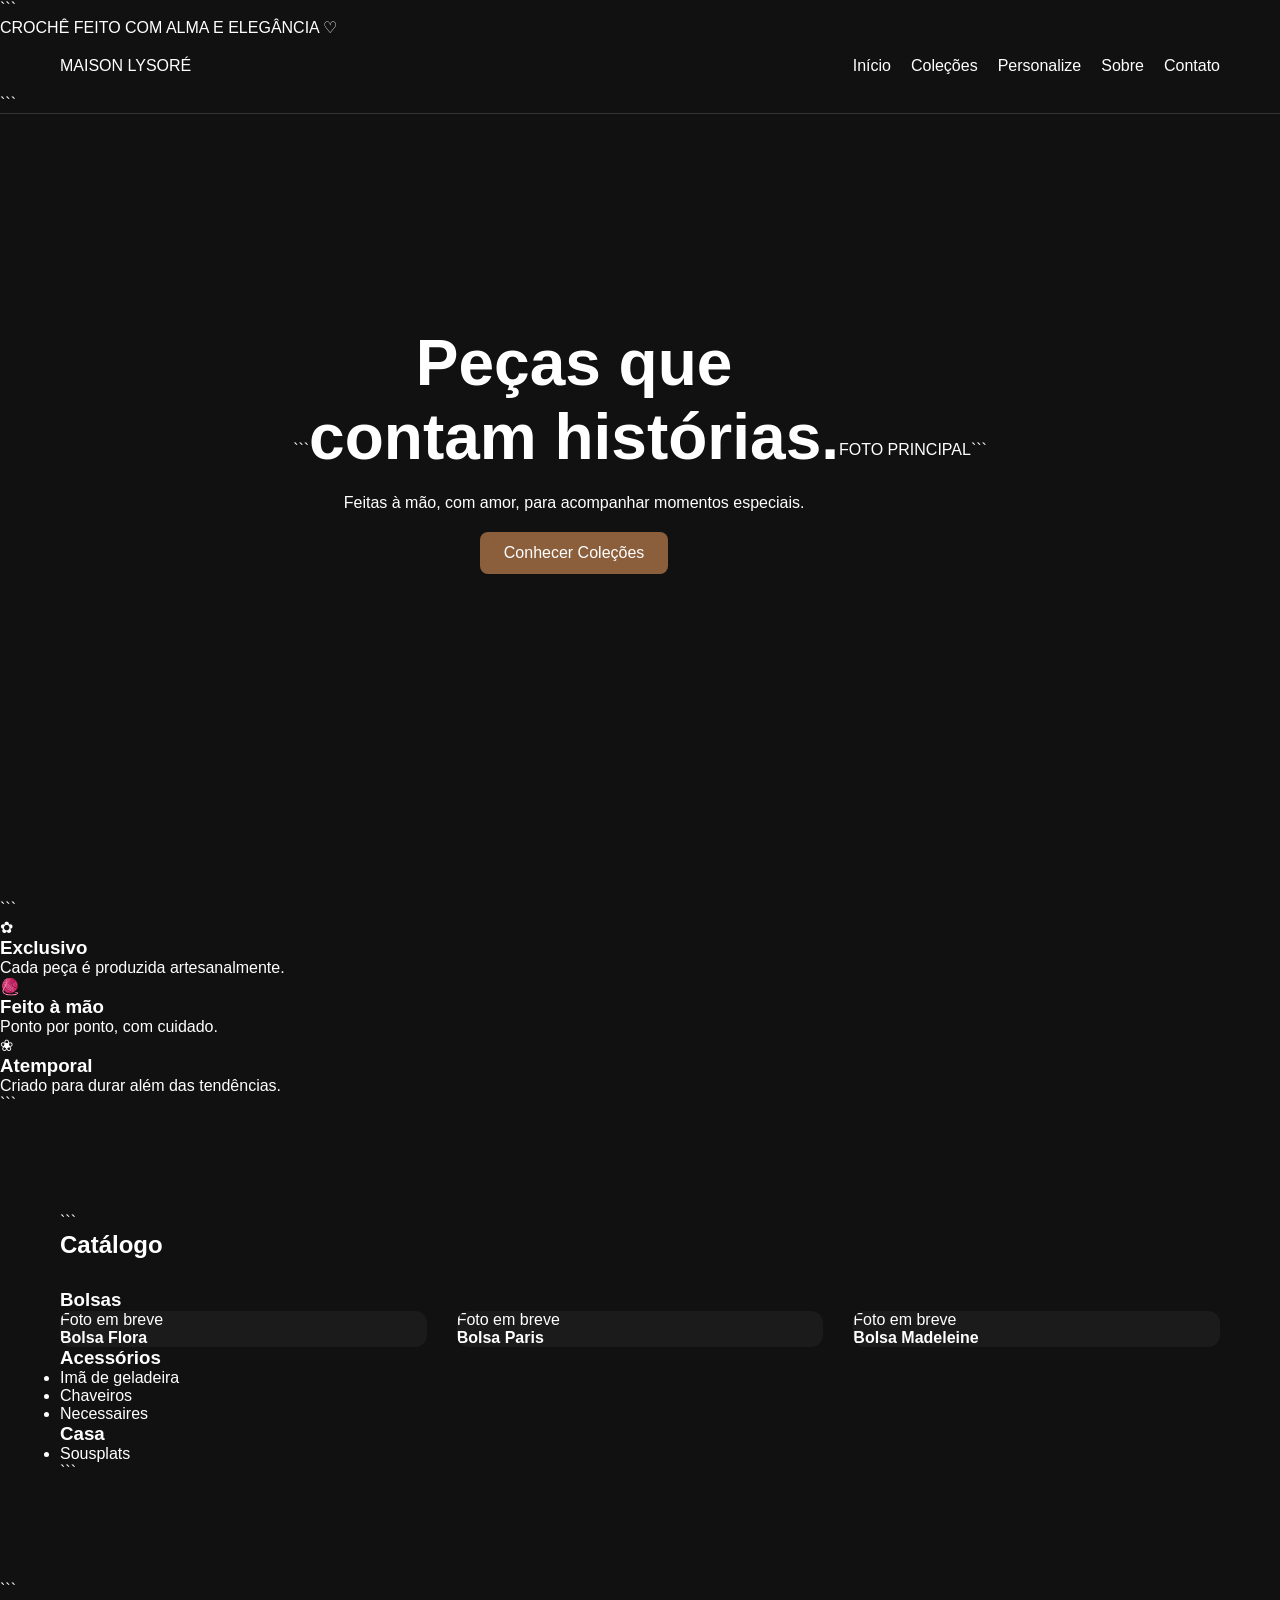
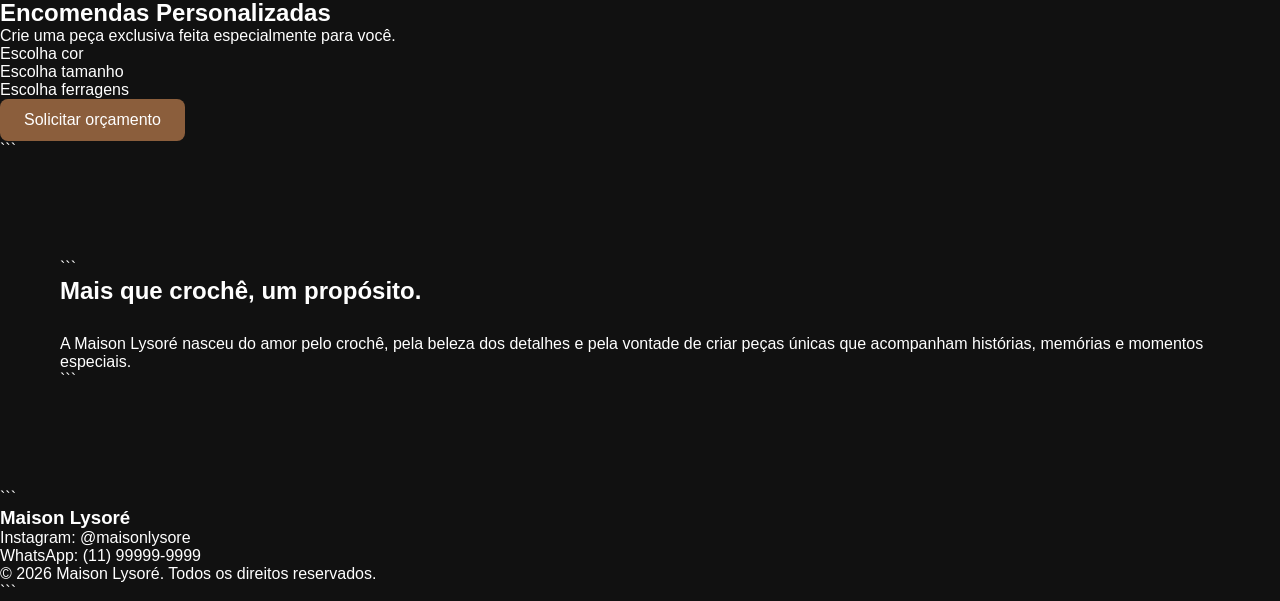
==== index.html @ dc7eb51c "Novo layout Maison Lysoré" ====
<!DOCTYPE html>

<html lang="pt-BR">
<head>
<meta charset="UTF-8">
<meta name="viewport" content="width=device-width, initial-scale=1.0">

<title>Maison Lysoré</title>

<link rel="preconnect" href="https://fonts.googleapis.com">
<link rel="preconnect" href="https://fonts.gstatic.com" crossorigin>

<link href="https://fonts.googleapis.com/css2?family=Cormorant+Garamond:wght@400;500;600;700&family=Montserrat:wght@300;400;500&display=swap" rel="stylesheet">

<link rel="stylesheet" href="css/style.css">
</head>

<body>

<header>

```
<div class="topbar">
    CROCHÊ FEITO COM ALMA E ELEGÂNCIA ♡
</div>

<nav>

    <div class="logo">
        MAISON LYSORÉ
    </div>

    <ul>
        <li><a href="#inicio">Início</a></li>
        <li><a href="#catalogo">Coleções</a></li>
        <li><a href="#encomendas">Personalize</a></li>
        <li><a href="#sobre">Sobre</a></li>
        <li><a href="#contato">Contato</a></li>
    </ul>

</nav>
```

</header>

<section id="inicio" class="hero">

```
<div class="hero-text">

    <h1>
        Peças que<br>
        contam histórias.
    </h1>

    <p>
        Feitas à mão, com amor,
        para acompanhar momentos especiais.
    </p>

    <a href="#catalogo" class="btn">
        Conhecer Coleções
    </a>

</div>

<div class="hero-image">

    <div class="hero-placeholder">
        FOTO PRINCIPAL
    </div>

</div>
```

</section>

<section class="pilares">

```
<div class="pilar">

    <div class="icone">✿</div>

    <h3>Exclusivo</h3>

    <p>
        Cada peça é produzida artesanalmente.
    </p>

</div>

<div class="pilar">

    <div class="icone">🧶</div>

    <h3>Feito à mão</h3>

    <p>
        Ponto por ponto, com cuidado.
    </p>

</div>

<div class="pilar">

    <div class="icone">❀</div>

    <h3>Atemporal</h3>

    <p>
        Criado para durar além das tendências.
    </p>

</div>
```

</section>

<section id="catalogo" class="section">

```
<h2>Catálogo</h2>

<div class="categoria">

    <h3>Bolsas</h3>

    <div class="cards">

        <div class="card">
            <div class="placeholder">Foto em breve</div>
            <h4>Bolsa Flora</h4>
        </div>

        <div class="card">
            <div class="placeholder">Foto em breve</div>
            <h4>Bolsa Paris</h4>
        </div>

        <div class="card">
            <div class="placeholder">Foto em breve</div>
            <h4>Bolsa Madeleine</h4>
        </div>

    </div>

</div>

<div class="categoria">

    <h3>Acessórios</h3>

    <ul>
        <li>Imã de geladeira</li>
        <li>Chaveiros</li>
        <li>Necessaires</li>
    </ul>

</div>

<div class="categoria">

    <h3>Casa</h3>

    <ul>
        <li>Sousplats</li>
    </ul>

</div>
```

</section>

<section id="encomendas" class="encomendas">

```
<div class="encomendas-box">

    <h2>Encomendas Personalizadas</h2>

    <p>
        Crie uma peça exclusiva feita especialmente para você.
    </p>

    <ul>
        <li>Escolha cor</li>
        <li>Escolha tamanho</li>
        <li>Escolha ferragens</li>
    </ul>

    <a href="#" class="btn">
        Solicitar orçamento
    </a>

</div>
```

</section>

<section id="sobre" class="section">

```
<h2>Mais que crochê, um propósito.</h2>

<p>
    A Maison Lysoré nasceu do amor pelo crochê,
    pela beleza dos detalhes e pela vontade de criar
    peças únicas que acompanham histórias,
    memórias e momentos especiais.
</p>
```

</section>

<footer id="contato">

```
<h3>Maison Lysoré</h3>

<p>Instagram: @maisonlysore</p>

<p>WhatsApp: (11) 99999-9999</p>

<p class="copy">
    © 2026 Maison Lysoré. Todos os direitos reservados.
</p>
```

</footer>

</body>
</html>
---- css/style.css ----
*{
    margin:0;
    padding:0;
    box-sizing:border-box;
}

body{
    
    font-family: Arial, sans-serif;
    background:#111;
    color:white;
}

header{
    position:fixed;
    width:100%;
    top:0;
    background:#111;
    border-bottom:1px solid #333;
}

nav{
    max-width:1200px;
    margin:auto;
    display:flex;
    justify-content:space-between;
    align-items:center;
    padding:20px;
}

nav ul{
    display:flex;
    gap:20px;
    list-style:none;
}

nav a{
    color:white;
    text-decoration:none;
}

.hero{
    height:100vh;
    background:url("../imagens/capa.jpg") center/cover;
    display:flex;
    justify-content:center;
    align-items:center;
    text-align:center;
}

.hero-content{
    background:rgba(0,0,0,.5);
    padding:40px;
    border-radius:12px;
}

.hero h1{
    font-size:4rem;
}

.hero p{
    margin:20px 0;
}

.btn{
    display:inline-block;
    padding:12px 24px;
    background:#8b5e3c;
    color:white;
    text-decoration:none;
    border-radius:8px;
}

.section{
    max-width:1200px;
    margin:auto;
    padding:100px 20px;
}

.section h2{
    margin-bottom:30px;
}

.cards{
    display:grid;
    grid-template-columns:repeat(auto-fit,minmax(280px,1fr));
    gap:30px;
}

.card{
    background:#1b1b1b;
    border-radius:12px;
    overflow:hidden;
}

.card img{
    width:100%;
    height:300px;
    object-fit:cover;
}

.card h3{
    padding:15px;
}

.preco{
    padding:0 15px 15px;
    color:#d7b58d;
}

.card button{
    margin:15px;
    padding:10px;
    width:calc(100% - 30px);
}

/* RESPONSIVO CELULAR */
@media (max-width: 768px){

    nav{
        flex-direction: column;
        gap: 15px;
        padding: 15px;
    }

    nav ul{
        flex-wrap: wrap;
        justify-content: center;
        gap: 12px;
    }

    .hero{
        padding: 20px;
    }

    .hero-content{
        width: 100%;
        max-width: 400px;
        padding: 25px;
    }

    .hero h1{
        font-size: 2.2rem;
    }

    .hero p{
        font-size: 1rem;
    }

    .section{
        padding: 70px 15px;
    }

    .cards{
        grid-template-columns: 1fr;
    }

    .card img{
        height: 250px;
    }

    .btn{
        width: 100%;
        text-align: center;
    }
}
.whatsapp{
    position:fixed;
    bottom:20px;
    right:20px;
    width:60px;
    height:60px;
    border-radius:50%;
    background:#25D366;
    display:flex;
    align-items:center;
    justify-content:center;
    font-size:30px;
    text-decoration:none;
    z-index:999;
}
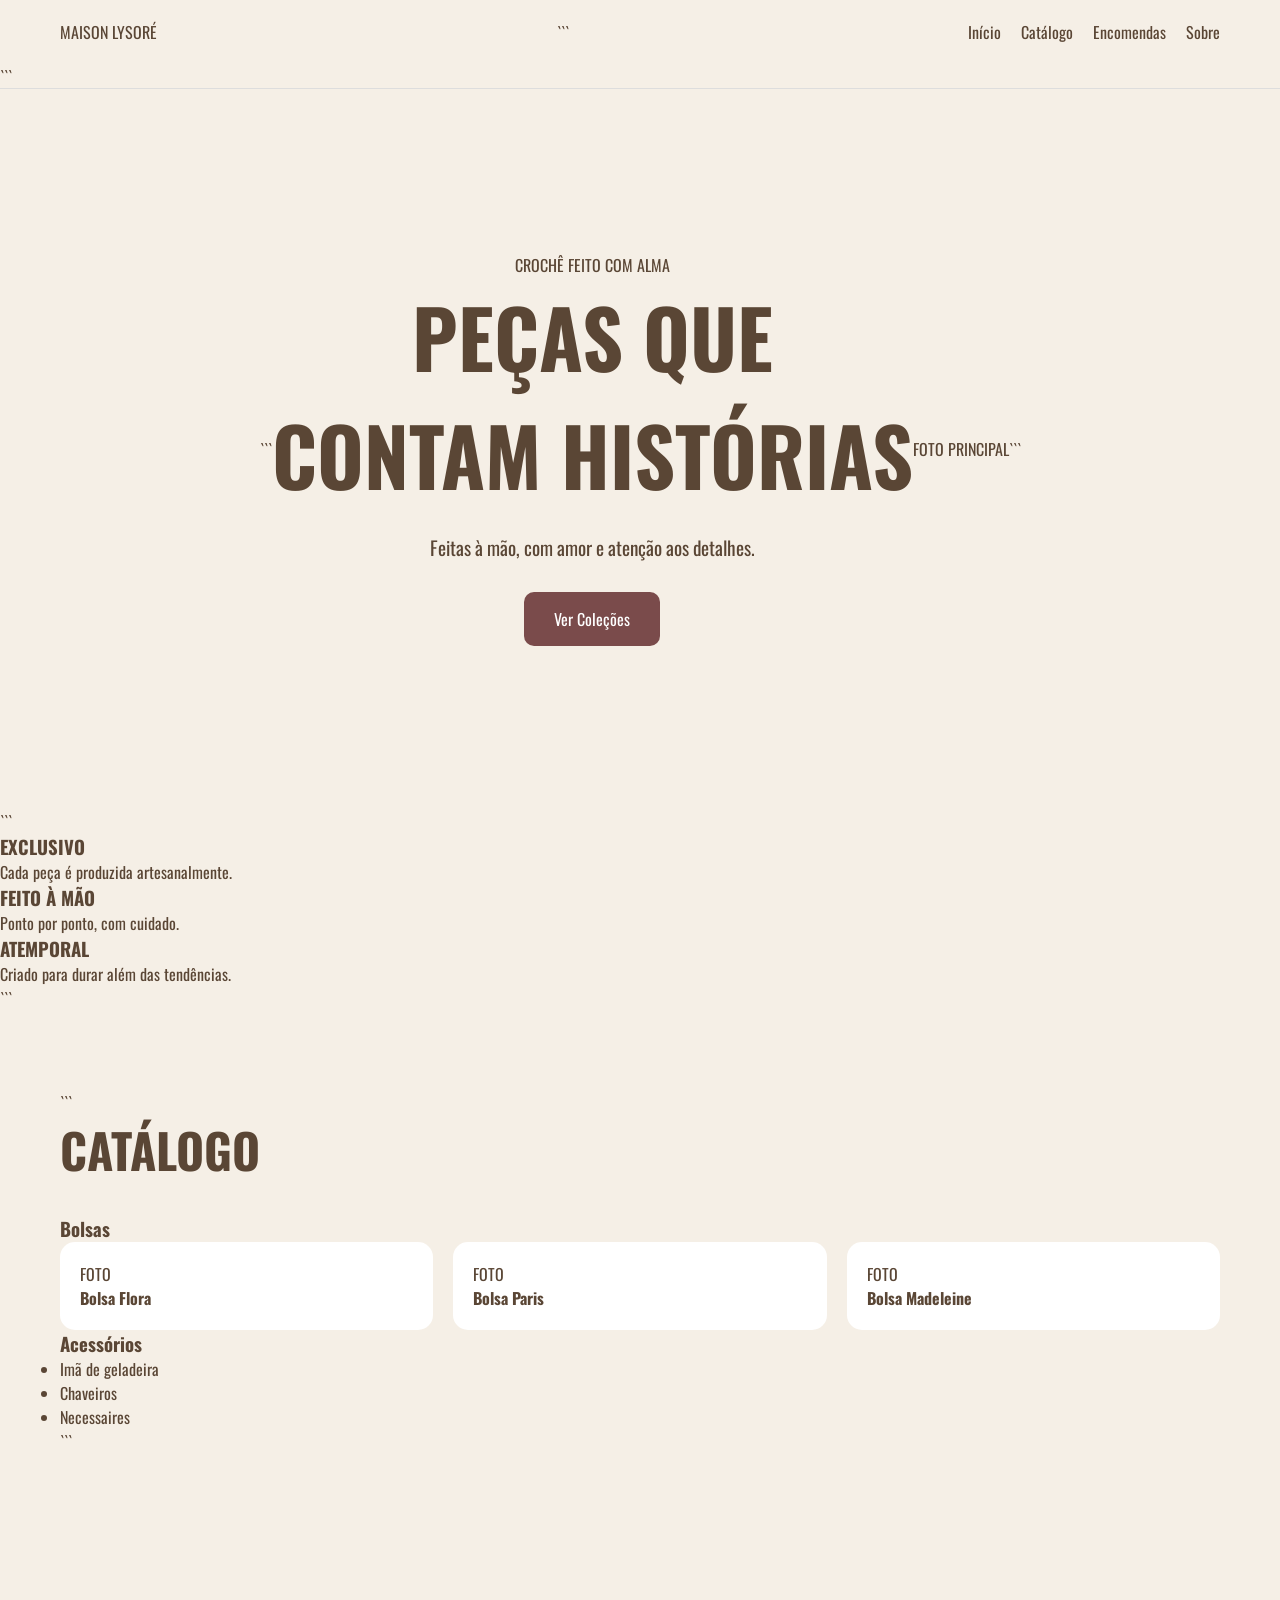
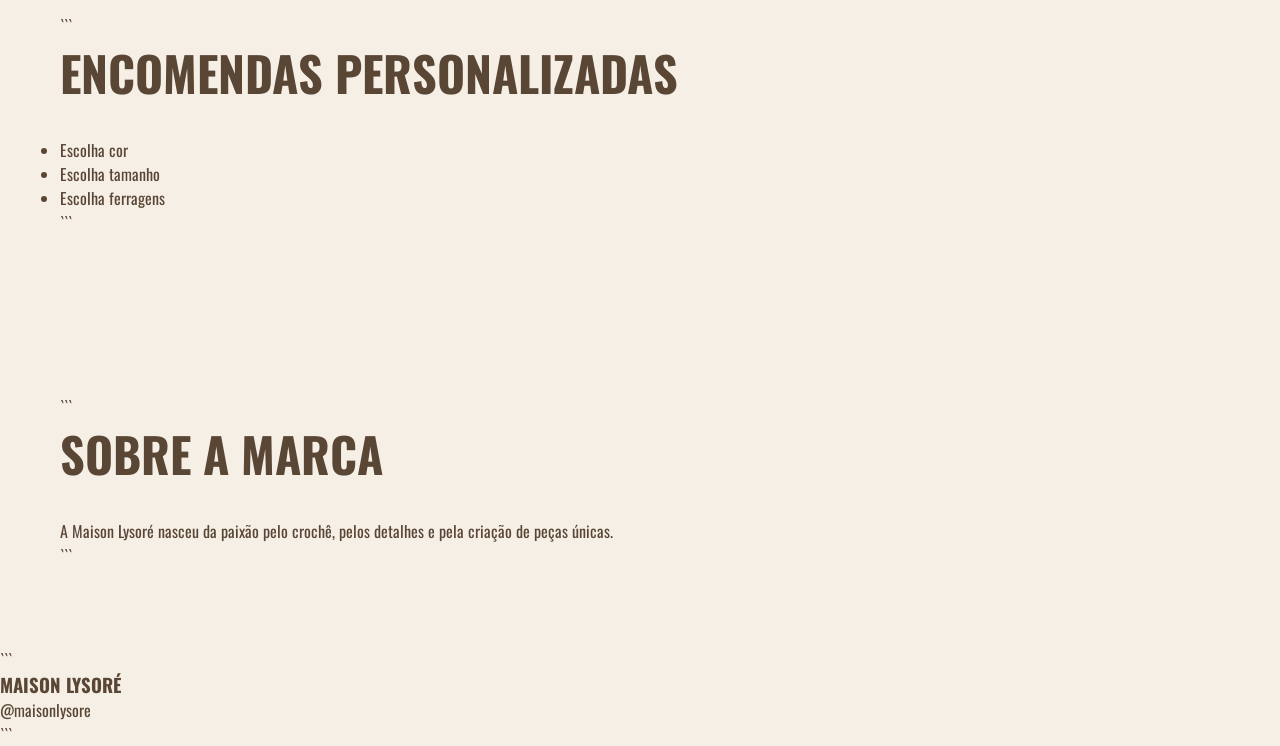
==== commit fdcb7c44: "Reset visual" ====
--- a/index.html
+++ b/index.html
@@ -7,37 +7,22 @@
 
 <title>Maison Lysoré</title>
 
-<link rel="preconnect" href="https://fonts.googleapis.com">
-<link rel="preconnect" href="https://fonts.gstatic.com" crossorigin>
+<link rel="stylesheet" href="css/style.css">
 
-<link href="https://fonts.googleapis.com/css2?family=Cormorant+Garamond:wght@400;500;600;700&family=Montserrat:wght@300;400;500&display=swap" rel="stylesheet">
-
-<link rel="stylesheet" href="css/style.css">
 </head>
-
 <body>
 
 <header>
+    <nav>
+        <div class="logo">MAISON LYSORÉ</div>
 
 ```
-<div class="topbar">
-    CROCHÊ FEITO COM ALMA E ELEGÂNCIA ♡
-</div>
-
-<nav>
-
-    <div class="logo">
-        MAISON LYSORÉ
-    </div>
-
     <ul>
         <li><a href="#inicio">Início</a></li>
-        <li><a href="#catalogo">Coleções</a></li>
-        <li><a href="#encomendas">Personalize</a></li>
+        <li><a href="#catalogo">Catálogo</a></li>
+        <li><a href="#encomendas">Encomendas</a></li>
         <li><a href="#sobre">Sobre</a></li>
-        <li><a href="#contato">Contato</a></li>
     </ul>
-
 </nav>
 ```
 
@@ -47,29 +32,26 @@
 
 ```
 <div class="hero-text">
+    <span class="subtitulo">
+        CROCHÊ FEITO COM ALMA
+    </span>
 
     <h1>
-        Peças que<br>
-        contam histórias.
+        PEÇAS QUE<br>
+        CONTAM HISTÓRIAS
     </h1>
 
     <p>
-        Feitas à mão, com amor,
-        para acompanhar momentos especiais.
+        Feitas à mão, com amor e atenção aos detalhes.
     </p>
 
     <a href="#catalogo" class="btn">
-        Conhecer Coleções
+        Ver Coleções
     </a>
-
 </div>
 
-<div class="hero-image">
-
-    <div class="hero-placeholder">
-        FOTO PRINCIPAL
-    </div>
-
+<div class="hero-foto">
+    FOTO PRINCIPAL
 </div>
 ```
 
@@ -79,39 +61,18 @@
 
 ```
 <div class="pilar">
-
-    <div class="icone">✿</div>
-
-    <h3>Exclusivo</h3>
-
-    <p>
-        Cada peça é produzida artesanalmente.
-    </p>
-
+    <h3>EXCLUSIVO</h3>
+    <p>Cada peça é produzida artesanalmente.</p>
 </div>
 
 <div class="pilar">
-
-    <div class="icone">🧶</div>
-
-    <h3>Feito à mão</h3>
-
-    <p>
-        Ponto por ponto, com cuidado.
-    </p>
-
+    <h3>FEITO À MÃO</h3>
+    <p>Ponto por ponto, com cuidado.</p>
 </div>
 
 <div class="pilar">
-
-    <div class="icone">❀</div>
-
-    <h3>Atemporal</h3>
-
-    <p>
-        Criado para durar além das tendências.
-    </p>
-
+    <h3>ATEMPORAL</h3>
+    <p>Criado para durar além das tendências.</p>
 </div>
 ```
 
@@ -120,80 +81,50 @@
 <section id="catalogo" class="section">
 
 ```
-<h2>Catálogo</h2>
+<h2>CATÁLOGO</h2>
 
-<div class="categoria">
+<h3>Bolsas</h3>
 
-    <h3>Bolsas</h3>
+<div class="cards">
 
-    <div class="cards">
+    <div class="card">
+        <div class="placeholder">FOTO</div>
+        <h4>Bolsa Flora</h4>
+    </div>
 
-        <div class="card">
-            <div class="placeholder">Foto em breve</div>
-            <h4>Bolsa Flora</h4>
-        </div>
+    <div class="card">
+        <div class="placeholder">FOTO</div>
+        <h4>Bolsa Paris</h4>
+    </div>
 
-        <div class="card">
-            <div class="placeholder">Foto em breve</div>
-            <h4>Bolsa Paris</h4>
-        </div>
-
-        <div class="card">
-            <div class="placeholder">Foto em breve</div>
-            <h4>Bolsa Madeleine</h4>
-        </div>
-
+    <div class="card">
+        <div class="placeholder">FOTO</div>
+        <h4>Bolsa Madeleine</h4>
     </div>
 
 </div>
 
-<div class="categoria">
+<h3>Acessórios</h3>
 
-    <h3>Acessórios</h3>
-
-    <ul>
-        <li>Imã de geladeira</li>
-        <li>Chaveiros</li>
-        <li>Necessaires</li>
-    </ul>
-
-</div>
-
-<div class="categoria">
-
-    <h3>Casa</h3>
-
-    <ul>
-        <li>Sousplats</li>
-    </ul>
-
-</div>
+<ul>
+    <li>Imã de geladeira</li>
+    <li>Chaveiros</li>
+    <li>Necessaires</li>
+</ul>
 ```
 
 </section>
 
-<section id="encomendas" class="encomendas">
+<section id="encomendas" class="section destaque">
 
 ```
-<div class="encomendas-box">
+<h2>ENCOMENDAS PERSONALIZADAS</h2>
 
-    <h2>Encomendas Personalizadas</h2>
-
-    <p>
-        Crie uma peça exclusiva feita especialmente para você.
-    </p>
-
-    <ul>
-        <li>Escolha cor</li>
-        <li>Escolha tamanho</li>
-        <li>Escolha ferragens</li>
-    </ul>
-
-    <a href="#" class="btn">
-        Solicitar orçamento
-    </a>
-
-</div>
+<ul>
+    <li>Escolha cor</li>
+    <li>Escolha tamanho</li>
+    <li>Escolha ferragens</li>
+</ul>
 ```
 
 </section>
@@ -201,30 +132,22 @@
 <section id="sobre" class="section">
 
 ```
-<h2>Mais que crochê, um propósito.</h2>
+<h2>SOBRE A MARCA</h2>
 
 <p>
-    A Maison Lysoré nasceu do amor pelo crochê,
-    pela beleza dos detalhes e pela vontade de criar
-    peças únicas que acompanham histórias,
-    memórias e momentos especiais.
+    A Maison Lysoré nasceu da paixão pelo crochê,
+    pelos detalhes e pela criação de peças únicas.
 </p>
 ```
 
 </section>
 
-<footer id="contato">
+<footer>
 
 ```
-<h3>Maison Lysoré</h3>
+<h3>MAISON LYSORÉ</h3>
 
-<p>Instagram: @maisonlysore</p>
-
-<p>WhatsApp: (11) 99999-9999</p>
-
-<p class="copy">
-    © 2026 Maison Lysoré. Todos os direitos reservados.
-</p>
+<p>@maisonlysore</p>
 ```
 
 </footer>
--- a/css/style.css
+++ b/css/style.css
@@ -1,3 +1,5 @@
+@import url('https://fonts.googleapis.com/css2?family=Oswald:wght@200..700&display=swap');
+
 *{
     margin:0;
     padding:0;
@@ -5,27 +7,23 @@
 }
 
 body{
-    
-    font-family: Arial, sans-serif;
-    background:#111;
-    color:white;
+    font-family:'Oswald',sans-serif;
+    background:#F5EFE6;
+    color:#5A4635;
 }
 
 header{
-    position:fixed;
-    width:100%;
-    top:0;
-    background:#111;
-    border-bottom:1px solid #333;
+    background:#F5EFE6;
+    border-bottom:1px solid #ddd;
 }
 
 nav{
     max-width:1200px;
     margin:auto;
+    padding:20px;
     display:flex;
     justify-content:space-between;
     align-items:center;
-    padding:20px;
 }
 
 nav ul{
@@ -35,147 +33,73 @@
 }
 
 nav a{
-    color:white;
     text-decoration:none;
+    color:#5A4635;
 }
 
 .hero{
-    height:100vh;
-    background:url("../imagens/capa.jpg") center/cover;
+    min-height:80vh;
     display:flex;
     justify-content:center;
     align-items:center;
     text-align:center;
-}
-
-.hero-content{
-    background:rgba(0,0,0,.5);
     padding:40px;
-    border-radius:12px;
 }
 
 .hero h1{
-    font-size:4rem;
+    font-size:5rem;
 }
 
 .hero p{
-    margin:20px 0;
+    margin-top:20px;
+    font-size:1.2rem;
 }
 
 .btn{
     display:inline-block;
-    padding:12px 24px;
-    background:#8b5e3c;
+    margin-top:30px;
+    padding:15px 30px;
+    background:#7A4B4B;
     color:white;
     text-decoration:none;
-    border-radius:8px;
+    border-radius:10px;
 }
 
 .section{
     max-width:1200px;
     margin:auto;
-    padding:100px 20px;
+    padding:80px 20px;
 }
 
 .section h2{
+    font-size:3rem;
     margin-bottom:30px;
 }
 
 .cards{
     display:grid;
-    grid-template-columns:repeat(auto-fit,minmax(280px,1fr));
-    gap:30px;
+    grid-template-columns:repeat(auto-fit,minmax(250px,1fr));
+    gap:20px;
 }
 
 .card{
-    background:#1b1b1b;
-    border-radius:12px;
-    overflow:hidden;
+    background:white;
+    border-radius:15px;
+    padding:20px;
 }
 
-.card img{
-    width:100%;
-    height:300px;
-    object-fit:cover;
-}
-
-.card h3{
-    padding:15px;
-}
-
-.preco{
-    padding:0 15px 15px;
-    color:#d7b58d;
-}
-
-.card button{
-    margin:15px;
-    padding:10px;
-    width:calc(100% - 30px);
-}
-
-/* RESPONSIVO CELULAR */
-@media (max-width: 768px){
+@media(max-width:768px){
 
     nav{
-        flex-direction: column;
-        gap: 15px;
-        padding: 15px;
-    }
-
-    nav ul{
-        flex-wrap: wrap;
-        justify-content: center;
-        gap: 12px;
-    }
-
-    .hero{
-        padding: 20px;
-    }
-
-    .hero-content{
-        width: 100%;
-        max-width: 400px;
-        padding: 25px;
+        flex-direction:column;
+        gap:15px;
     }
 
     .hero h1{
-        font-size: 2.2rem;
-    }
-
-    .hero p{
-        font-size: 1rem;
-    }
-
-    .section{
-        padding: 70px 15px;
+        font-size:3rem;
     }
 
     .cards{
-        grid-template-columns: 1fr;
+        grid-template-columns:1fr;
     }
-
-    .card img{
-        height: 250px;
-    }
-
-    .btn{
-        width: 100%;
-        text-align: center;
-    }
-}
-.whatsapp{
-    position:fixed;
-    bottom:20px;
-    right:20px;
-    width:60px;
-    height:60px;
-    border-radius:50%;
-    background:#25D366;
-    display:flex;
-    align-items:center;
-    justify-content:center;
-    font-size:30px;
-    text-decoration:none;
-    z-index:999;
 }
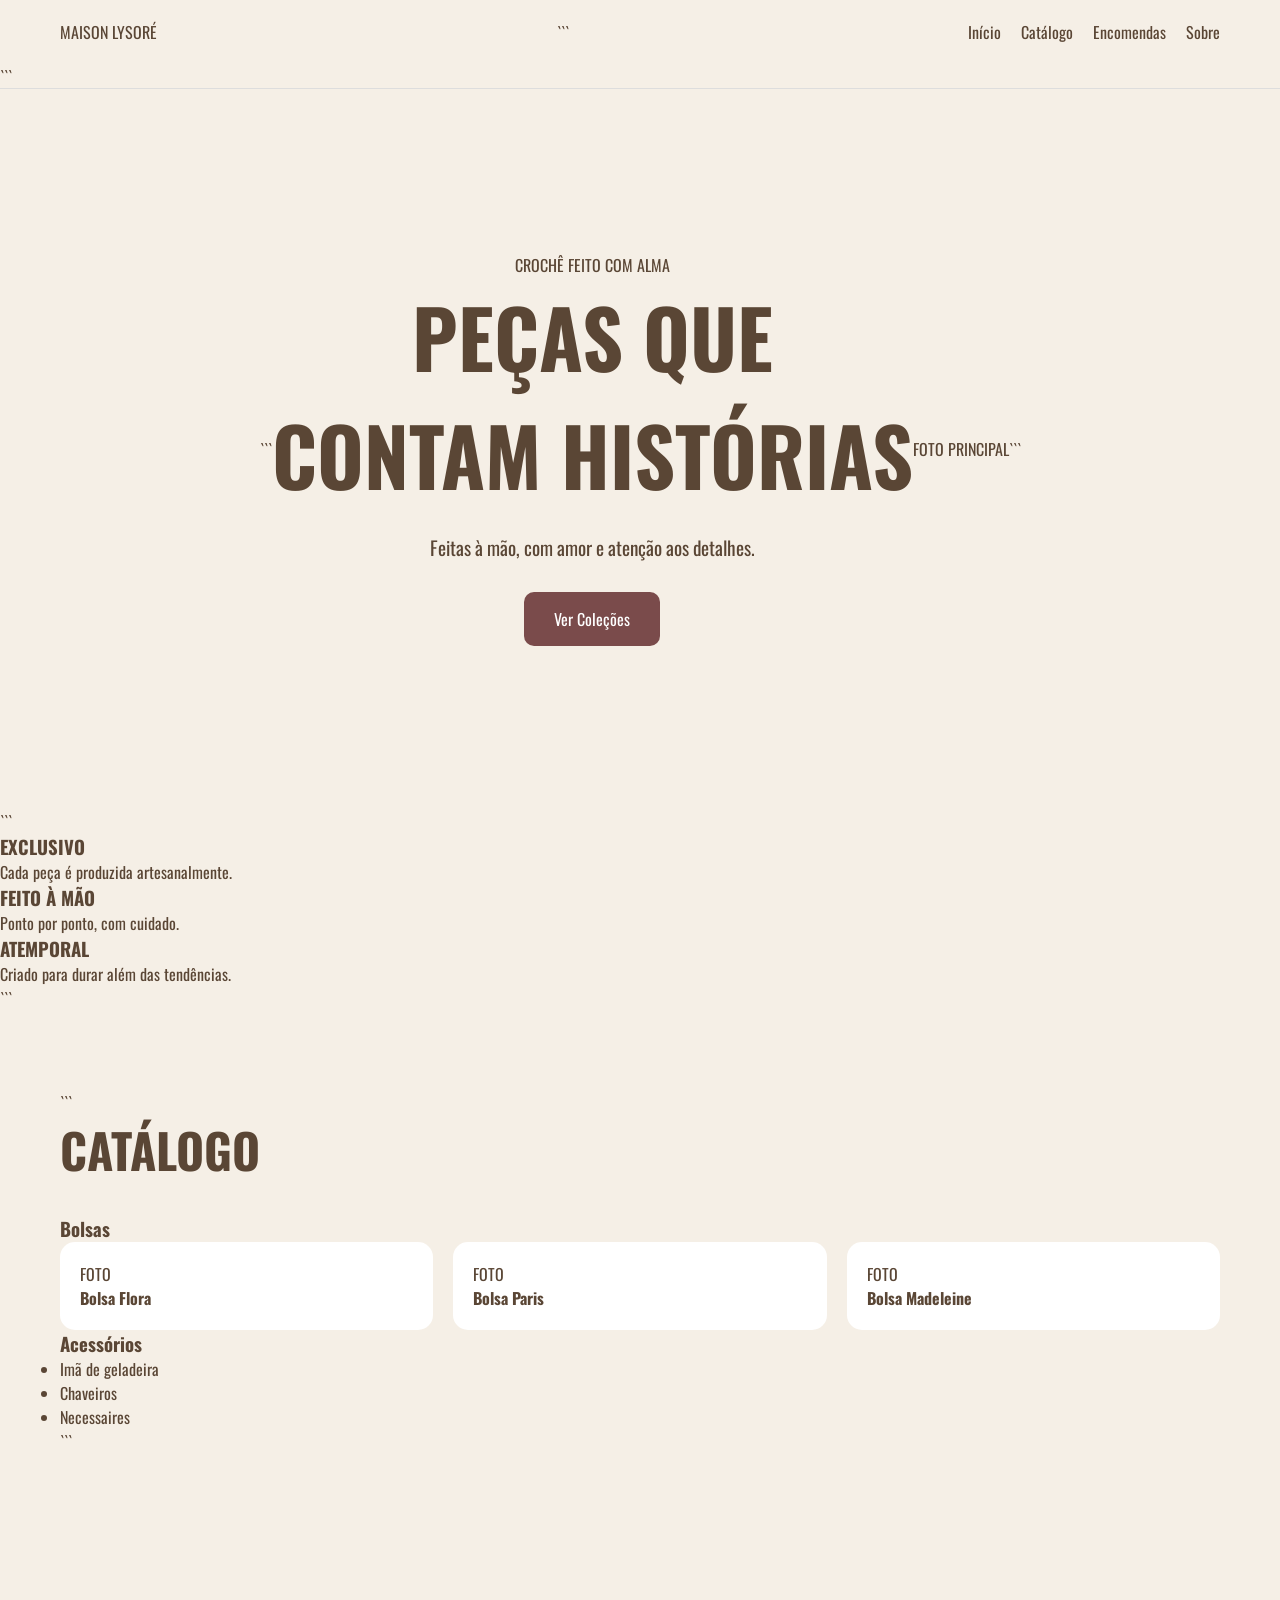
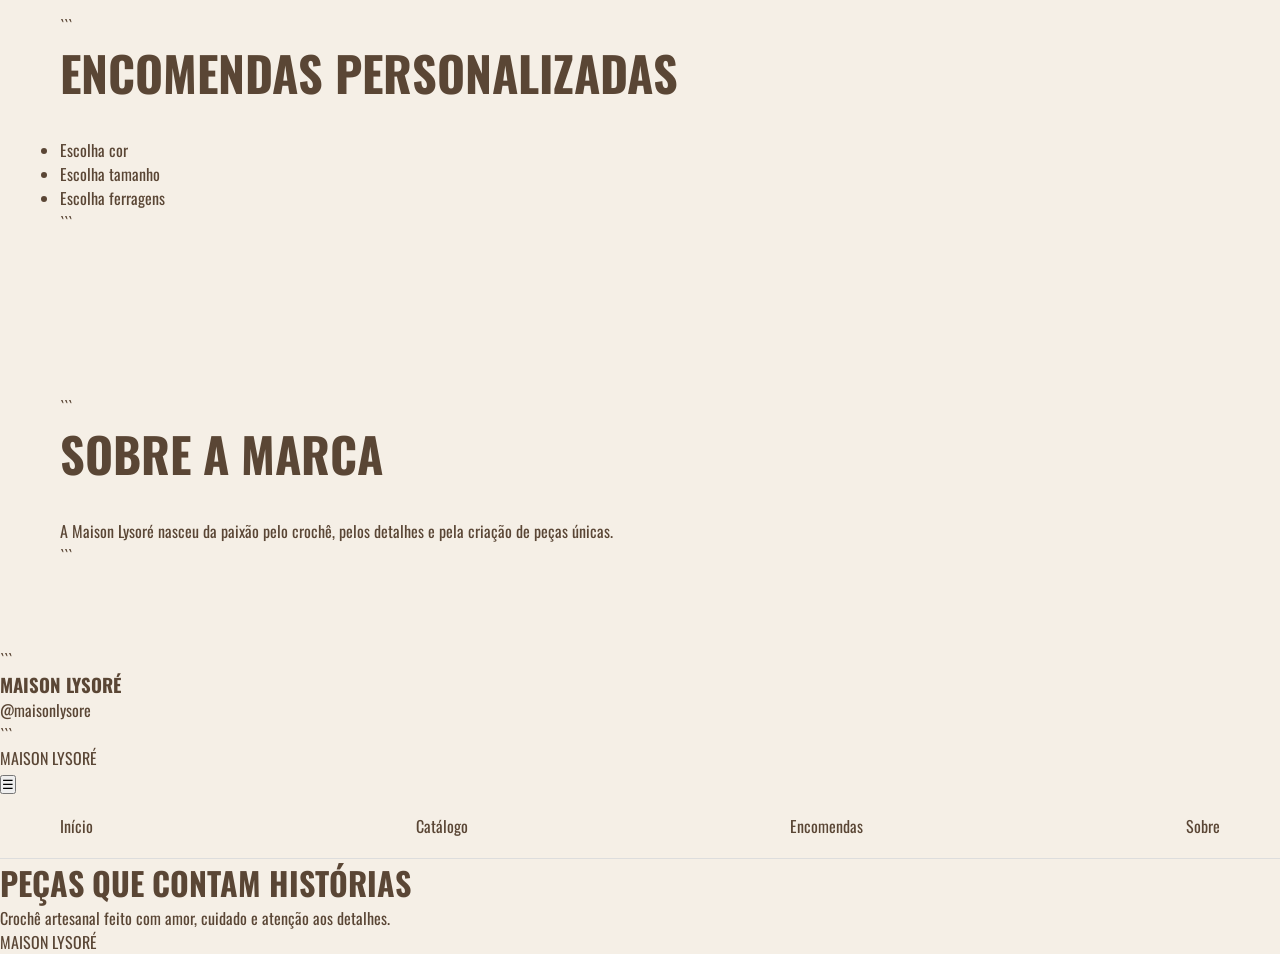
==== commit ad900844: "Novo site com páginas separadas" ====
--- a/index.html
+++ b/index.html
@@ -10,6 +10,7 @@
 <link rel="stylesheet" href="css/style.css">
 
 </head>
+<meta name="viewport" content="width=device-width, initial-scale=1.0">
 <body>
 
 <header>
@@ -154,3 +155,47 @@
 
 </body>
 </html>
+<!DOCTYPE html>
+<html lang="pt-BR">
+<head>
+<meta charset="UTF-8">
+<meta name="viewport" content="width=device-width, initial-scale=1.0">
+<title>Maison Lysoré</title>
+
+<link rel="stylesheet" href="css/style.css">
+</head>
+<body>
+
+<header>
+<div class="header-container">
+<div class="logo">MAISON LYSORÉ</div>
+
+<button class="menu-btn" onclick="toggleMenu()">☰</button>
+</div>
+
+<nav id="menu">
+<a href="index.html">Início</a>
+<a href="catalogo.html">Catálogo</a>
+<a href="encomendas.html">Encomendas</a>
+<a href="sobre.html">Sobre</a>
+</nav>
+</header>
+
+<main>
+
+<h1>PEÇAS QUE CONTAM HISTÓRIAS</h1>
+
+<p>
+Crochê artesanal feito com amor, cuidado e atenção aos detalhes.
+</p>
+
+</main>
+
+<footer>
+MAISON LYSORÉ
+</footer>
+
+<script src="js/script.js"></script>
+
+</body>
+</html>
--- a/css/style.css
+++ b/css/style.css
@@ -102,4 +102,56 @@
     .cards{
         grid-template-columns:1fr;
     }
+}
+/* MOBILE */
+
+@media (max-width: 768px){
+
+    nav{
+        flex-direction:column;
+        gap:15px;
+        text-align:center;
+    }
+
+    nav ul{
+        flex-wrap:wrap;
+        justify-content:center;
+        gap:12px;
+    }
+
+    .hero{
+        min-height:auto;
+        padding:80px 20px;
+    }
+
+    .hero h1{
+        font-size:3rem;
+        line-height:1;
+    }
+
+    .hero p{
+        font-size:1rem;
+    }
+
+    .section{
+        padding:60px 15px;
+    }
+
+    .section h2{
+        font-size:2.2rem;
+        text-align:center;
+    }
+
+    .cards{
+        grid-template-columns:1fr;
+    }
+
+    .card{
+        width:100%;
+    }
+
+    .btn{
+        width:100%;
+        text-align:center;
+    }
 }
--- a/css/style.css
+++ b/css/style.css
@@ -102,4 +102,56 @@
     .cards{
         grid-template-columns:1fr;
     }
+}
+/* MOBILE */
+
+@media (max-width: 768px){
+
+    nav{
+        flex-direction:column;
+        gap:15px;
+        text-align:center;
+    }
+
+    nav ul{
+        flex-wrap:wrap;
+        justify-content:center;
+        gap:12px;
+    }
+
+    .hero{
+        min-height:auto;
+        padding:80px 20px;
+    }
+
+    .hero h1{
+        font-size:3rem;
+        line-height:1;
+    }
+
+    .hero p{
+        font-size:1rem;
+    }
+
+    .section{
+        padding:60px 15px;
+    }
+
+    .section h2{
+        font-size:2.2rem;
+        text-align:center;
+    }
+
+    .cards{
+        grid-template-columns:1fr;
+    }
+
+    .card{
+        width:100%;
+    }
+
+    .btn{
+        width:100%;
+        text-align:center;
+    }
 }
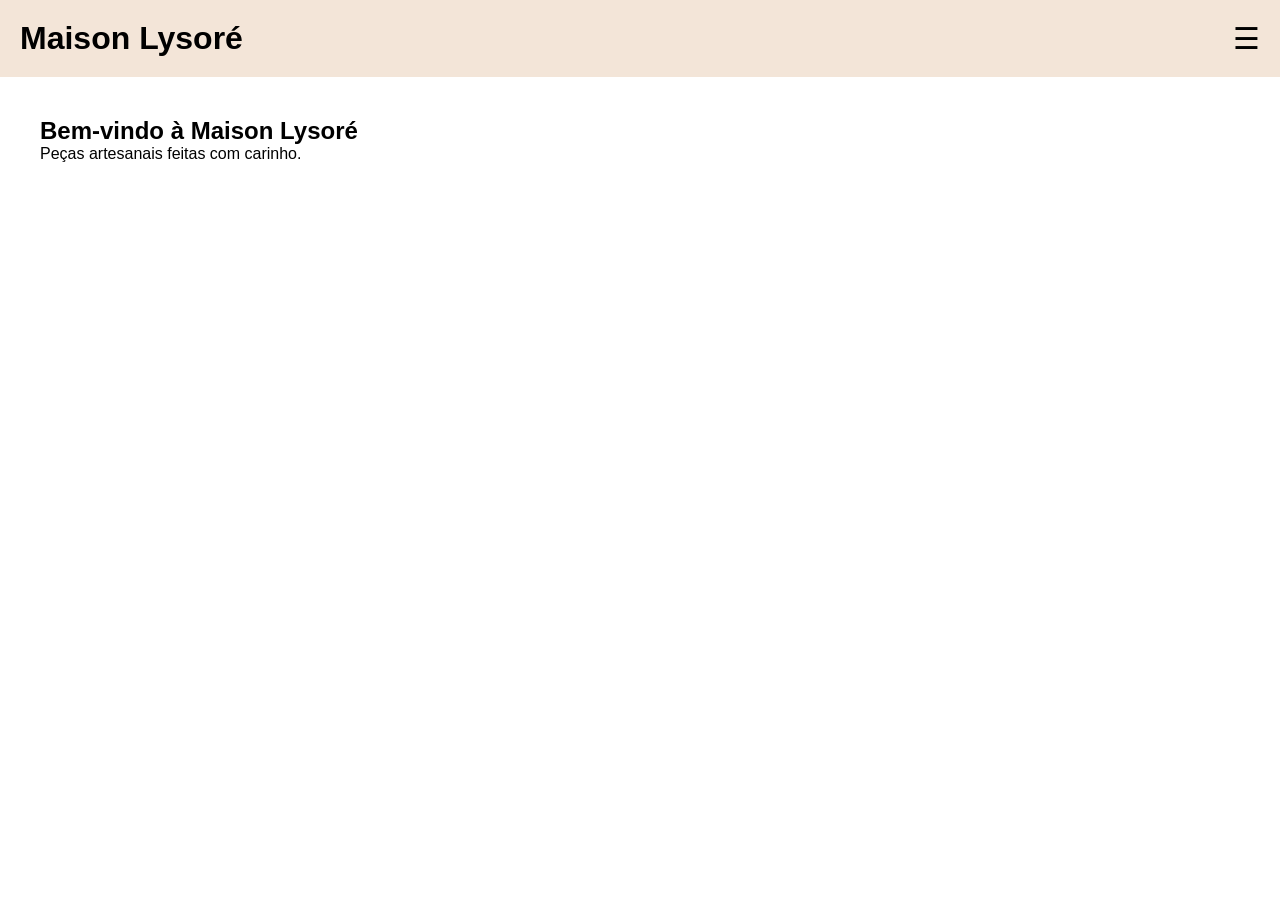
==== commit 24e450a9: "Estrutura inicial do site com menu e páginas separadas" ====
--- a/index.html
+++ b/index.html
@@ -1,201 +1,34 @@
 <!DOCTYPE html>
-
 <html lang="pt-BR">
 <head>
-<meta charset="UTF-8">
-<meta name="viewport" content="width=device-width, initial-scale=1.0">
+    <meta charset="UTF-8">
+    <meta name="viewport" content="width=device-width, initial-scale=1.0">
+    <title>Maison Lysoré</title>
+    <link rel="stylesheet" href="css/style.css">
+</head>
 
-<title>Maison Lysoré</title>
-
-<link rel="stylesheet" href="css/style.css">
-
-</head>
-<meta name="viewport" content="width=device-width, initial-scale=1.0">
 <body>
 
 <header>
-    <nav>
-        <div class="logo">MAISON LYSORÉ</div>
+    <h1>Maison Lysoré</h1>
 
-```
-    <ul>
-        <li><a href="#inicio">Início</a></li>
-        <li><a href="#catalogo">Catálogo</a></li>
-        <li><a href="#encomendas">Encomendas</a></li>
-        <li><a href="#sobre">Sobre</a></li>
-    </ul>
-</nav>
-```
+    <button id="menu-btn">☰</button>
 
+    <nav id="menu">
+        <a href="index.html">Início</a>
+        <a href="catalogo.html">Catálogo</a>
+        <a href="encomendas.html">Encomendas</a>
+        <a href="sobre.html">Sobre</a>
+    </nav>
 </header>
 
-<section id="inicio" class="hero">
-
-```
-<div class="hero-text">
-    <span class="subtitulo">
-        CROCHÊ FEITO COM ALMA
-    </span>
-
-    <h1>
-        PEÇAS QUE<br>
-        CONTAM HISTÓRIAS
-    </h1>
-
-    <p>
-        Feitas à mão, com amor e atenção aos detalhes.
-    </p>
-
-    <a href="#catalogo" class="btn">
-        Ver Coleções
-    </a>
-</div>
-
-<div class="hero-foto">
-    FOTO PRINCIPAL
-</div>
-```
-
-</section>
-
-<section class="pilares">
-
-```
-<div class="pilar">
-    <h3>EXCLUSIVO</h3>
-    <p>Cada peça é produzida artesanalmente.</p>
-</div>
-
-<div class="pilar">
-    <h3>FEITO À MÃO</h3>
-    <p>Ponto por ponto, com cuidado.</p>
-</div>
-
-<div class="pilar">
-    <h3>ATEMPORAL</h3>
-    <p>Criado para durar além das tendências.</p>
-</div>
-```
-
-</section>
-
-<section id="catalogo" class="section">
-
-```
-<h2>CATÁLOGO</h2>
-
-<h3>Bolsas</h3>
-
-<div class="cards">
-
-    <div class="card">
-        <div class="placeholder">FOTO</div>
-        <h4>Bolsa Flora</h4>
-    </div>
-
-    <div class="card">
-        <div class="placeholder">FOTO</div>
-        <h4>Bolsa Paris</h4>
-    </div>
-
-    <div class="card">
-        <div class="placeholder">FOTO</div>
-        <h4>Bolsa Madeleine</h4>
-    </div>
-
-</div>
-
-<h3>Acessórios</h3>
-
-<ul>
-    <li>Imã de geladeira</li>
-    <li>Chaveiros</li>
-    <li>Necessaires</li>
-</ul>
-```
-
-</section>
-
-<section id="encomendas" class="section destaque">
-
-```
-<h2>ENCOMENDAS PERSONALIZADAS</h2>
-
-<ul>
-    <li>Escolha cor</li>
-    <li>Escolha tamanho</li>
-    <li>Escolha ferragens</li>
-</ul>
-```
-
-</section>
-
-<section id="sobre" class="section">
-
-```
-<h2>SOBRE A MARCA</h2>
-
-<p>
-    A Maison Lysoré nasceu da paixão pelo crochê,
-    pelos detalhes e pela criação de peças únicas.
-</p>
-```
-
-</section>
-
-<footer>
-
-```
-<h3>MAISON LYSORÉ</h3>
-
-<p>@maisonlysore</p>
-```
-
-</footer>
-
-</body>
-</html>
-<!DOCTYPE html>
-<html lang="pt-BR">
-<head>
-<meta charset="UTF-8">
-<meta name="viewport" content="width=device-width, initial-scale=1.0">
-<title>Maison Lysoré</title>
-
-<link rel="stylesheet" href="css/style.css">
-</head>
-<body>
-
-<header>
-<div class="header-container">
-<div class="logo">MAISON LYSORÉ</div>
-
-<button class="menu-btn" onclick="toggleMenu()">☰</button>
-</div>
-
-<nav id="menu">
-<a href="index.html">Início</a>
-<a href="catalogo.html">Catálogo</a>
-<a href="encomendas.html">Encomendas</a>
-<a href="sobre.html">Sobre</a>
-</nav>
-</header>
 
 <main>
-
-<h1>PEÇAS QUE CONTAM HISTÓRIAS</h1>
-
-<p>
-Crochê artesanal feito com amor, cuidado e atenção aos detalhes.
-</p>
-
+    <h2>Bem-vindo à Maison Lysoré</h2>
+    <p>Peças artesanais feitas com carinho.</p>
 </main>
 
-<footer>
-MAISON LYSORÉ
-</footer>
 
 <script src="js/script.js"></script>
 
-</body>
-</html>+</body>
--- a/css/style.css
+++ b/css/style.css
@@ -1,157 +1,55 @@
-@import url('https://fonts.googleapis.com/css2?family=Oswald:wght@200..700&display=swap');
-
-*{
-    margin:0;
-    padding:0;
-    box-sizing:border-box;
+* {
+    margin: 0;
+    padding: 0;
+    box-sizing: border-box;
 }
 
-body{
-    font-family:'Oswald',sans-serif;
-    background:#F5EFE6;
-    color:#5A4635;
+
+body {
+    font-family: Arial, sans-serif;
 }
 
-header{
-    background:#F5EFE6;
-    border-bottom:1px solid #ddd;
+
+header {
+    background: #f3e5d8;
+    padding: 20px;
+    display: flex;
+    justify-content: space-between;
+    align-items: center;
 }
 
-nav{
-    max-width:1200px;
-    margin:auto;
-    padding:20px;
-    display:flex;
-    justify-content:space-between;
-    align-items:center;
+
+#menu-btn {
+    font-size: 30px;
+    background: none;
+    border: none;
+    cursor: pointer;
 }
 
-nav ul{
-    display:flex;
-    gap:20px;
-    list-style:none;
+
+nav {
+    display: none;
 }
 
-nav a{
-    text-decoration:none;
-    color:#5A4635;
+
+nav.ativo {
+    display: flex;
+    flex-direction: column;
+    position: absolute;
+    top: 70px;
+    right: 20px;
+    background: white;
+    padding: 20px;
+    gap: 15px;
 }
 
-.hero{
-    min-height:80vh;
-    display:flex;
-    justify-content:center;
-    align-items:center;
-    text-align:center;
-    padding:40px;
+
+nav a {
+    text-decoration: none;
+    color: black;
 }
 
-.hero h1{
-    font-size:5rem;
-}
 
-.hero p{
-    margin-top:20px;
-    font-size:1.2rem;
-}
-
-.btn{
-    display:inline-block;
-    margin-top:30px;
-    padding:15px 30px;
-    background:#7A4B4B;
-    color:white;
-    text-decoration:none;
-    border-radius:10px;
-}
-
-.section{
-    max-width:1200px;
-    margin:auto;
-    padding:80px 20px;
-}
-
-.section h2{
-    font-size:3rem;
-    margin-bottom:30px;
-}
-
-.cards{
-    display:grid;
-    grid-template-columns:repeat(auto-fit,minmax(250px,1fr));
-    gap:20px;
-}
-
-.card{
-    background:white;
-    border-radius:15px;
-    padding:20px;
-}
-
-@media(max-width:768px){
-
-    nav{
-        flex-direction:column;
-        gap:15px;
-    }
-
-    .hero h1{
-        font-size:3rem;
-    }
-
-    .cards{
-        grid-template-columns:1fr;
-    }
-}
-/* MOBILE */
-
-@media (max-width: 768px){
-
-    nav{
-        flex-direction:column;
-        gap:15px;
-        text-align:center;
-    }
-
-    nav ul{
-        flex-wrap:wrap;
-        justify-content:center;
-        gap:12px;
-    }
-
-    .hero{
-        min-height:auto;
-        padding:80px 20px;
-    }
-
-    .hero h1{
-        font-size:3rem;
-        line-height:1;
-    }
-
-    .hero p{
-        font-size:1rem;
-    }
-
-    .section{
-        padding:60px 15px;
-    }
-
-    .section h2{
-        font-size:2.2rem;
-        text-align:center;
-    }
-
-    .cards{
-        grid-template-columns:1fr;
-    }
-
-    .card{
-        width:100%;
-    }
-
-    .btn{
-        width:100%;
-        text-align:center;
-    }
+main {
+    padding: 40px;
 }
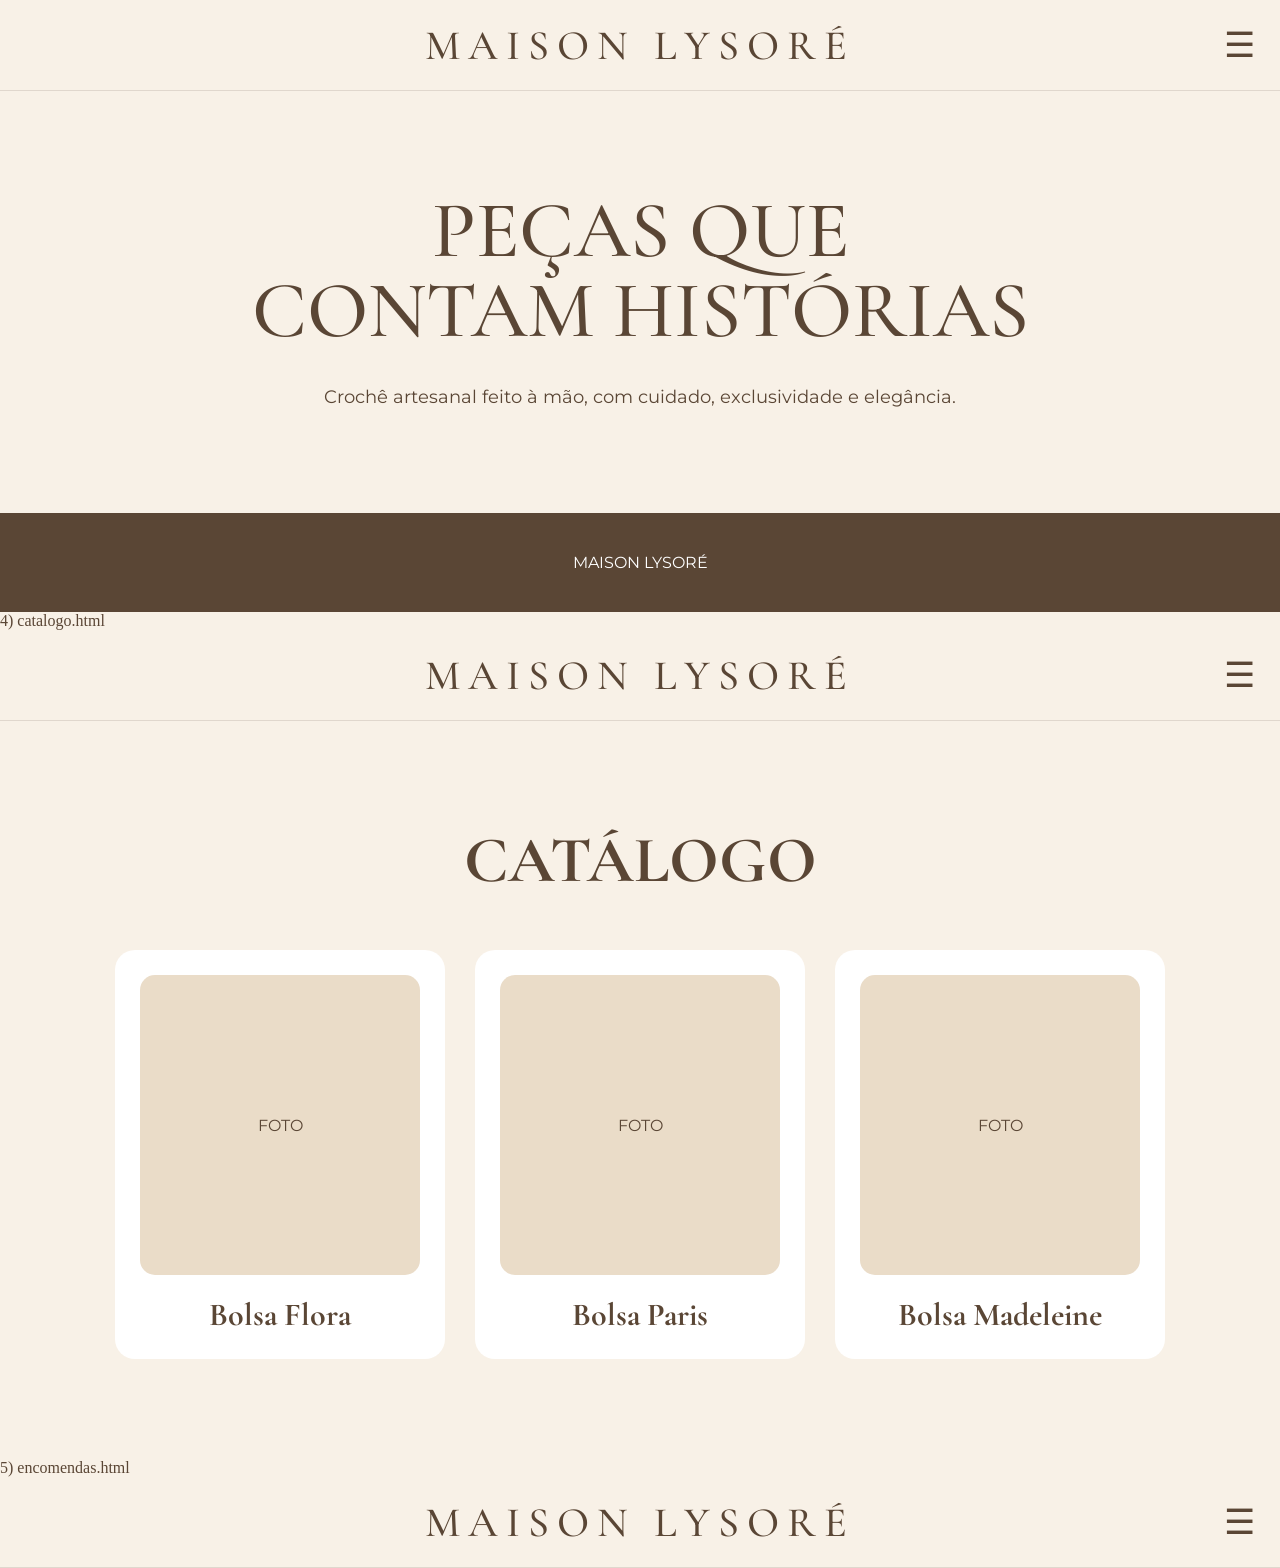
==== commit afac0d8a: "Criacao completa Maison Lysore responsiva com menu hamburguer" ====
--- a/index.html
+++ b/index.html
@@ -1,34 +1,235 @@
+<header>
+
+
+<div class="header-container">
+
+<div class="logo">
+MAISON LYSORÉ
+</div>
+
+
+<button class="menu-btn" onclick="toggleMenu()">
+☰
+</button>
+
+
+</div>
+
+
+<nav id="menu">
+
+<a href="index.html">Início</a>
+
+<a href="catalogo.html">Catálogo</a>
+
+<a href="encomendas.html">Encomendas</a>
+
+<a href="sobre.html">Sobre</a>
+
+
+</nav>
+
+
+</header>
+
+
+
+<main>
+
+
+<section class="hero">
+
+
+<h1>
+PEÇAS QUE<br>
+CONTAM HISTÓRIAS
+</h1>
+
+
+<p>
+Crochê artesanal feito à mão,
+com cuidado, exclusividade e elegância.
+</p>
+
+
+</section>
+
+
+</main>
+
+
+<footer>
+
+MAISON LYSORÉ
+
+</footer>
+
+
+
+<script src="js/script.js"></script>
+
+
+</body>
+
+</html>
+4) catalogo.html
 <!DOCTYPE html>
 <html lang="pt-BR">
+
 <head>
-    <meta charset="UTF-8">
-    <meta name="viewport" content="width=device-width, initial-scale=1.0">
-    <title>Maison Lysoré</title>
-    <link rel="stylesheet" href="css/style.css">
+
+<meta charset="UTF-8">
+
+<meta name="viewport" content="width=device-width, initial-scale=1.0">
+
+<title>Catálogo</title>
+
+<link rel="stylesheet" href="css/style.css">
+
 </head>
 
+
 <body>
 
+
 <header>
-    <h1>Maison Lysoré</h1>
-
-    <button id="menu-btn">☰</button>
-
-    <nav id="menu">
-        <a href="index.html">Início</a>
-        <a href="catalogo.html">Catálogo</a>
-        <a href="encomendas.html">Encomendas</a>
-        <a href="sobre.html">Sobre</a>
-    </nav>
+
+<div class="header-container">
+
+<div class="logo">
+MAISON LYSORÉ
+</div>
+
+
+<button class="menu-btn" onclick="toggleMenu()">☰</button>
+
+
+</div>
+
+
+<nav id="menu">
+
+<a href="index.html">Início</a>
+
+<a href="catalogo.html">Catálogo</a>
+
+<a href="encomendas.html">Encomendas</a>
+
+<a href="sobre.html">Sobre</a>
+
+</nav>
+
+
 </header>
 
 
+
 <main>
-    <h2>Bem-vindo à Maison Lysoré</h2>
-    <p>Peças artesanais feitas com carinho.</p>
+
+
+<h1 class="titulo">
+CATÁLOGO
+</h1>
+
+
+
+<div class="cards">
+
+
+<div class="card">
+
+<div class="imagem">
+FOTO
+</div>
+
+<h2>
+Bolsa Flora
+</h2>
+
+</div>
+
+
+
+<div class="card">
+
+<div class="imagem">
+FOTO
+</div>
+
+<h2>
+Bolsa Paris
+</h2>
+
+</div>
+
+
+
+<div class="card">
+
+<div class="imagem">
+FOTO
+</div>
+
+<h2>
+Bolsa Madeleine
+</h2>
+
+</div>
+
+
+</div>
+
+
 </main>
 
 
 <script src="js/script.js"></script>
 
-</body>+
+</body>
+
+</html>
+5) encomendas.html
+<!DOCTYPE html>
+<html lang="pt-BR">
+
+<head>
+
+<meta charset="UTF-8">
+
+<meta name="viewport" content="width=device-width, initial-scale=1.0">
+
+<title>Encomendas</title>
+
+<link rel="stylesheet" href="css/style.css">
+
+</head>
+
+
+<body>
+
+
+<header>
+
+<div class="header-container">
+
+<div class="logo">
+MAISON LYSORÉ
+</div>
+
+<button class="menu-btn" onclick="toggleMenu()">☰</button>
+
+</div>
+
+
+<nav id="menu">
+
+<a href="index.html">Início</a>
+
+<a href="catalogo.html">Catálogo</a>
+
+<a href="encomendas.html">Encomendas</a>
+
+<a href="sobre.html">Sobre</a>
+
+</nav>
--- a/css/style.css
+++ b/css/style.css
@@ -1,55 +1,370 @@
-* {
-    margin: 0;
-    padding: 0;
-    box-sizing: border-box;
-}
-
-
-body {
-    font-family: Arial, sans-serif;
-}
-
-
-header {
-    background: #f3e5d8;
-    padding: 20px;
-    display: flex;
-    justify-content: space-between;
-    align-items: center;
-}
-
-
-#menu-btn {
-    font-size: 30px;
-    background: none;
-    border: none;
-    cursor: pointer;
-}
-
-
-nav {
-    display: none;
-}
-
-
-nav.ativo {
-    display: flex;
-    flex-direction: column;
-    position: absolute;
-    top: 70px;
-    right: 20px;
-    background: white;
-    padding: 20px;
-    gap: 15px;
-}
-
-
-nav a {
-    text-decoration: none;
-    color: black;
-}
-
-
-main {
-    padding: 40px;
+@import url('https://fonts.googleapis.com/css2?family=Cormorant+Garamond:wght@300;400;500;600;700&family=Montserrat:wght@300;400;500&display=swap');
+
+
+:root{
+
+    --creme:#F8F1E7;
+    --bege:#EADCC8;
+    --marrom:#5A4635;
+    --dourado:#B89B6B;
+    --branco:#ffffff;
+
+}
+
+
+*{
+    margin:0;
+    padding:0;
+    box-sizing:border-box;
+}
+
+
+body{
+
+    background:var(--creme);
+    color:var(--marrom);
+
+}
+
+
+header{
+
+    border-bottom:1px solid rgba(90,70,53,.15);
+
+}
+
+
+.header-container{
+
+    height:90px;
+
+    display:flex;
+    justify-content:center;
+    align-items:center;
+
+    position:relative;
+
+}
+
+
+.logo{
+
+    font-family:'Cormorant Garamond', serif;
+
+    font-size:42px;
+
+    letter-spacing:8px;
+
+    font-weight:500;
+
+}
+
+
+.menu-btn{
+
+    position:absolute;
+
+    right:25px;
+
+    background:none;
+
+    border:none;
+
+    cursor:pointer;
+
+    font-size:35px;
+
+    color:var(--marrom);
+
+}
+
+
+
+nav{
+
+    display:none;
+
+    flex-direction:column;
+
+    gap:20px;
+
+    text-align:center;
+
+    background:white;
+
+    padding:25px;
+
+}
+
+
+
+nav.ativo{
+
+    display:flex;
+
+}
+
+
+
+nav a{
+
+    font-family:'Montserrat',sans-serif;
+
+    text-decoration:none;
+
+    color:var(--marrom);
+
+    font-size:18px;
+
+    transition:.3s;
+
+}
+
+
+nav a:hover{
+
+    color:var(--dourado);
+
+}
+
+
+
+/* CONTEÚDO */
+
+
+main{
+
+    max-width:1100px;
+
+    margin:auto;
+
+    padding:100px 25px;
+
+}
+
+
+
+.hero{
+
+    text-align:center;
+
+}
+
+
+
+.hero h1{
+
+    font-family:'Cormorant Garamond',serif;
+
+    font-size:80px;
+
+    font-weight:500;
+
+    line-height:1;
+
+}
+
+
+
+.hero p{
+
+    margin-top:30px;
+
+    font-family:'Montserrat',sans-serif;
+
+    font-size:18px;
+
+    line-height:1.8;
+
+}
+
+
+
+.titulo{
+
+    font-family:'Cormorant Garamond',serif;
+
+    font-size:65px;
+
+    text-align:center;
+
+    margin-bottom:50px;
+
+}
+
+
+
+.texto{
+
+    font-family:'Montserrat',sans-serif;
+
+    text-align:center;
+
+    line-height:2;
+
+    font-size:18px;
+
+}
+
+
+
+/* PRODUTOS */
+
+
+.cards{
+
+    display:grid;
+
+    grid-template-columns:repeat(3,1fr);
+
+    gap:30px;
+
+}
+
+
+
+.card{
+
+    background:white;
+
+    padding:25px;
+
+    border-radius:20px;
+
+    text-align:center;
+
+}
+
+
+
+.imagem{
+
+    height:300px;
+
+    background:var(--bege);
+
+    border-radius:15px;
+
+    display:flex;
+
+    align-items:center;
+
+    justify-content:center;
+
+    font-family:'Montserrat';
+
+}
+
+
+
+.card h2{
+
+    margin-top:20px;
+
+    font-family:'Cormorant Garamond';
+
+    font-size:32px;
+
+}
+
+
+
+/* LISTA */
+
+
+.lista{
+
+    max-width:500px;
+
+    margin:auto;
+
+    font-family:'Montserrat';
+
+    font-size:18px;
+
+    line-height:2.5;
+
+}
+
+
+
+/* FOOTER */
+
+
+footer{
+
+    background:var(--marrom);
+
+    color:white;
+
+    text-align:center;
+
+    padding:40px;
+
+    font-family:'Montserrat';
+
+}
+
+
+
+/* CELULAR */
+
+
+@media(max-width:768px){
+
+
+.logo{
+
+    font-size:28px;
+
+    letter-spacing:5px;
+
+}
+
+
+main{
+
+    padding:60px 20px;
+
+}
+
+
+.hero h1{
+
+    font-size:45px;
+
+}
+
+
+.titulo{
+
+    font-size:42px;
+
+}
+
+
+
+.cards{
+
+    grid-template-columns:1fr;
+
+}
+
+
+.card{
+
+    width:100%;
+
+}
+
+
+.menu-btn{
+
+    right:15px;
+
+    font-size:30px;
+
+}
+
+
 }
--- a/css/style.css
+++ b/css/style.css
@@ -1,55 +1,370 @@
-* {
-    margin: 0;
-    padding: 0;
-    box-sizing: border-box;
-}
-
-
-body {
-    font-family: Arial, sans-serif;
-}
-
-
-header {
-    background: #f3e5d8;
-    padding: 20px;
-    display: flex;
-    justify-content: space-between;
-    align-items: center;
-}
-
-
-#menu-btn {
-    font-size: 30px;
-    background: none;
-    border: none;
-    cursor: pointer;
-}
-
-
-nav {
-    display: none;
-}
-
-
-nav.ativo {
-    display: flex;
-    flex-direction: column;
-    position: absolute;
-    top: 70px;
-    right: 20px;
-    background: white;
-    padding: 20px;
-    gap: 15px;
-}
-
-
-nav a {
-    text-decoration: none;
-    color: black;
-}
-
-
-main {
-    padding: 40px;
+@import url('https://fonts.googleapis.com/css2?family=Cormorant+Garamond:wght@300;400;500;600;700&family=Montserrat:wght@300;400;500&display=swap');
+
+
+:root{
+
+    --creme:#F8F1E7;
+    --bege:#EADCC8;
+    --marrom:#5A4635;
+    --dourado:#B89B6B;
+    --branco:#ffffff;
+
+}
+
+
+*{
+    margin:0;
+    padding:0;
+    box-sizing:border-box;
+}
+
+
+body{
+
+    background:var(--creme);
+    color:var(--marrom);
+
+}
+
+
+header{
+
+    border-bottom:1px solid rgba(90,70,53,.15);
+
+}
+
+
+.header-container{
+
+    height:90px;
+
+    display:flex;
+    justify-content:center;
+    align-items:center;
+
+    position:relative;
+
+}
+
+
+.logo{
+
+    font-family:'Cormorant Garamond', serif;
+
+    font-size:42px;
+
+    letter-spacing:8px;
+
+    font-weight:500;
+
+}
+
+
+.menu-btn{
+
+    position:absolute;
+
+    right:25px;
+
+    background:none;
+
+    border:none;
+
+    cursor:pointer;
+
+    font-size:35px;
+
+    color:var(--marrom);
+
+}
+
+
+
+nav{
+
+    display:none;
+
+    flex-direction:column;
+
+    gap:20px;
+
+    text-align:center;
+
+    background:white;
+
+    padding:25px;
+
+}
+
+
+
+nav.ativo{
+
+    display:flex;
+
+}
+
+
+
+nav a{
+
+    font-family:'Montserrat',sans-serif;
+
+    text-decoration:none;
+
+    color:var(--marrom);
+
+    font-size:18px;
+
+    transition:.3s;
+
+}
+
+
+nav a:hover{
+
+    color:var(--dourado);
+
+}
+
+
+
+/* CONTEÚDO */
+
+
+main{
+
+    max-width:1100px;
+
+    margin:auto;
+
+    padding:100px 25px;
+
+}
+
+
+
+.hero{
+
+    text-align:center;
+
+}
+
+
+
+.hero h1{
+
+    font-family:'Cormorant Garamond',serif;
+
+    font-size:80px;
+
+    font-weight:500;
+
+    line-height:1;
+
+}
+
+
+
+.hero p{
+
+    margin-top:30px;
+
+    font-family:'Montserrat',sans-serif;
+
+    font-size:18px;
+
+    line-height:1.8;
+
+}
+
+
+
+.titulo{
+
+    font-family:'Cormorant Garamond',serif;
+
+    font-size:65px;
+
+    text-align:center;
+
+    margin-bottom:50px;
+
+}
+
+
+
+.texto{
+
+    font-family:'Montserrat',sans-serif;
+
+    text-align:center;
+
+    line-height:2;
+
+    font-size:18px;
+
+}
+
+
+
+/* PRODUTOS */
+
+
+.cards{
+
+    display:grid;
+
+    grid-template-columns:repeat(3,1fr);
+
+    gap:30px;
+
+}
+
+
+
+.card{
+
+    background:white;
+
+    padding:25px;
+
+    border-radius:20px;
+
+    text-align:center;
+
+}
+
+
+
+.imagem{
+
+    height:300px;
+
+    background:var(--bege);
+
+    border-radius:15px;
+
+    display:flex;
+
+    align-items:center;
+
+    justify-content:center;
+
+    font-family:'Montserrat';
+
+}
+
+
+
+.card h2{
+
+    margin-top:20px;
+
+    font-family:'Cormorant Garamond';
+
+    font-size:32px;
+
+}
+
+
+
+/* LISTA */
+
+
+.lista{
+
+    max-width:500px;
+
+    margin:auto;
+
+    font-family:'Montserrat';
+
+    font-size:18px;
+
+    line-height:2.5;
+
+}
+
+
+
+/* FOOTER */
+
+
+footer{
+
+    background:var(--marrom);
+
+    color:white;
+
+    text-align:center;
+
+    padding:40px;
+
+    font-family:'Montserrat';
+
+}
+
+
+
+/* CELULAR */
+
+
+@media(max-width:768px){
+
+
+.logo{
+
+    font-size:28px;
+
+    letter-spacing:5px;
+
+}
+
+
+main{
+
+    padding:60px 20px;
+
+}
+
+
+.hero h1{
+
+    font-size:45px;
+
+}
+
+
+.titulo{
+
+    font-size:42px;
+
+}
+
+
+
+.cards{
+
+    grid-template-columns:1fr;
+
+}
+
+
+.card{
+
+    width:100%;
+
+}
+
+
+.menu-btn{
+
+    right:15px;
+
+    font-size:30px;
+
+}
+
+
 }
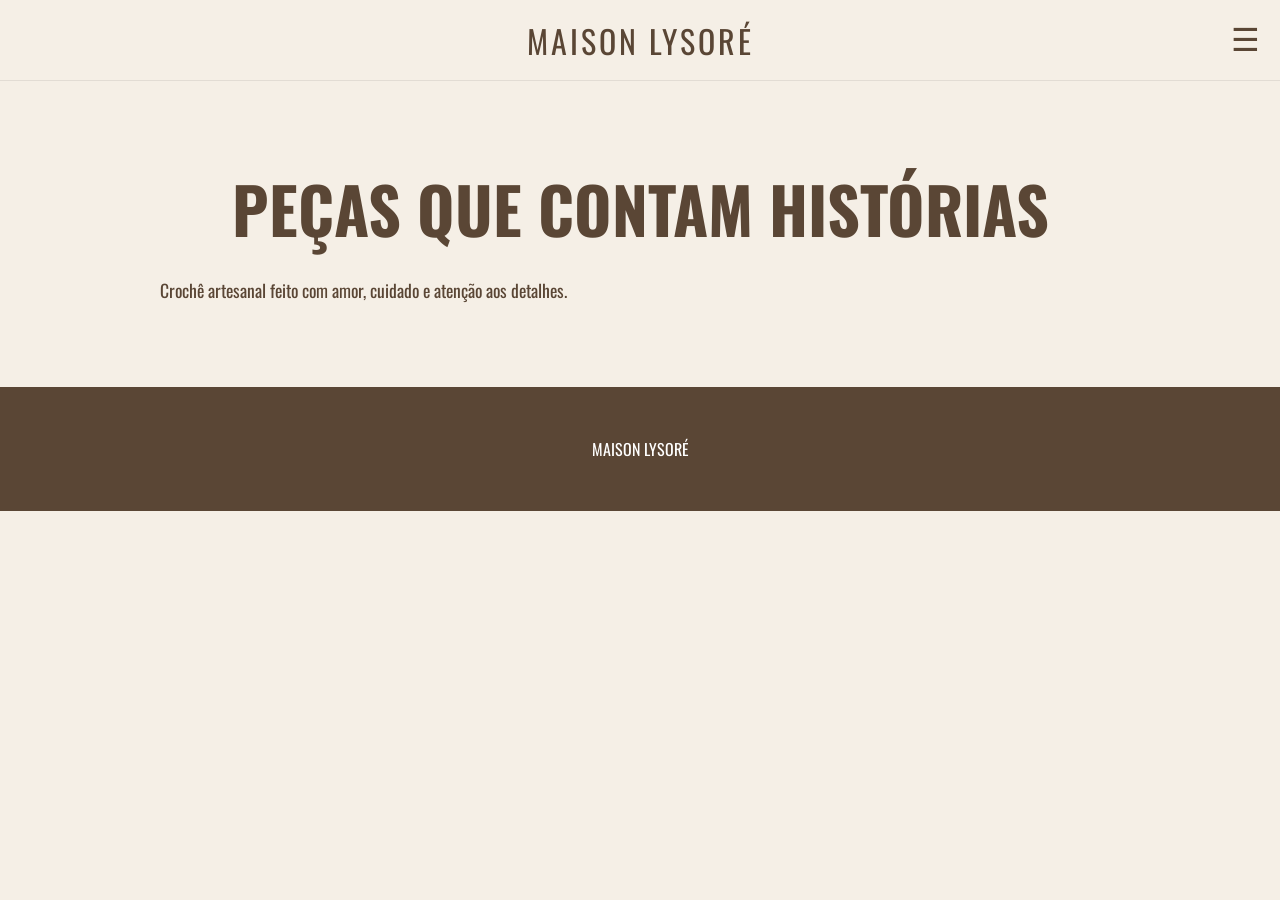
==== commit 8769ffed: "Novo site com páginas separadas" ====
--- a/index.html
+++ b/index.html
@@ -1,235 +1,44 @@
+<!DOCTYPE html>
+<html lang="pt-BR">
+<head>
+<meta charset="UTF-8">
+<meta name="viewport" content="width=device-width, initial-scale=1.0">
+<title>Maison Lysoré</title>
+
+<link rel="stylesheet" href="css/style.css">
+</head>
+<body>
+
 <header>
+<div class="header-container">
+<div class="logo">MAISON LYSORÉ</div>
 
-
-<div class="header-container">
-
-<div class="logo">
-MAISON LYSORÉ
+<button class="menu-btn" onclick="toggleMenu()">☰</button>
 </div>
 
-
-<button class="menu-btn" onclick="toggleMenu()">
-☰
-</button>
-
-
-</div>
-
-
 <nav id="menu">
-
 <a href="index.html">Início</a>
-
 <a href="catalogo.html">Catálogo</a>
-
 <a href="encomendas.html">Encomendas</a>
-
 <a href="sobre.html">Sobre</a>
-
-
 </nav>
-
-
 </header>
-
-
 
 <main>
 
-
-<section class="hero">
-
-
-<h1>
-PEÇAS QUE<br>
-CONTAM HISTÓRIAS
-</h1>
-
+<h1>PEÇAS QUE CONTAM HISTÓRIAS</h1>
 
 <p>
-Crochê artesanal feito à mão,
-com cuidado, exclusividade e elegância.
+Crochê artesanal feito com amor, cuidado e atenção aos detalhes.
 </p>
-
-
-</section>
-
 
 </main>
 
-
 <footer>
-
 MAISON LYSORÉ
-
 </footer>
-
-
 
 <script src="js/script.js"></script>
 
-
 </body>
-
-</html>
-4) catalogo.html
-<!DOCTYPE html>
-<html lang="pt-BR">
-
-<head>
-
-<meta charset="UTF-8">
-
-<meta name="viewport" content="width=device-width, initial-scale=1.0">
-
-<title>Catálogo</title>
-
-<link rel="stylesheet" href="css/style.css">
-
-</head>
-
-
-<body>
-
-
-<header>
-
-<div class="header-container">
-
-<div class="logo">
-MAISON LYSORÉ
-</div>
-
-
-<button class="menu-btn" onclick="toggleMenu()">☰</button>
-
-
-</div>
-
-
-<nav id="menu">
-
-<a href="index.html">Início</a>
-
-<a href="catalogo.html">Catálogo</a>
-
-<a href="encomendas.html">Encomendas</a>
-
-<a href="sobre.html">Sobre</a>
-
-</nav>
-
-
-</header>
-
-
-
-<main>
-
-
-<h1 class="titulo">
-CATÁLOGO
-</h1>
-
-
-
-<div class="cards">
-
-
-<div class="card">
-
-<div class="imagem">
-FOTO
-</div>
-
-<h2>
-Bolsa Flora
-</h2>
-
-</div>
-
-
-
-<div class="card">
-
-<div class="imagem">
-FOTO
-</div>
-
-<h2>
-Bolsa Paris
-</h2>
-
-</div>
-
-
-
-<div class="card">
-
-<div class="imagem">
-FOTO
-</div>
-
-<h2>
-Bolsa Madeleine
-</h2>
-
-</div>
-
-
-</div>
-
-
-</main>
-
-
-<script src="js/script.js"></script>
-
-
-</body>
-
-</html>
-5) encomendas.html
-<!DOCTYPE html>
-<html lang="pt-BR">
-
-<head>
-
-<meta charset="UTF-8">
-
-<meta name="viewport" content="width=device-width, initial-scale=1.0">
-
-<title>Encomendas</title>
-
-<link rel="stylesheet" href="css/style.css">
-
-</head>
-
-
-<body>
-
-
-<header>
-
-<div class="header-container">
-
-<div class="logo">
-MAISON LYSORÉ
-</div>
-
-<button class="menu-btn" onclick="toggleMenu()">☰</button>
-
-</div>
-
-
-<nav id="menu">
-
-<a href="index.html">Início</a>
-
-<a href="catalogo.html">Catálogo</a>
-
-<a href="encomendas.html">Encomendas</a>
-
-<a href="sobre.html">Sobre</a>
-
-</nav>+</html>
--- a/css/style.css
+++ b/css/style.css
@@ -1,16 +1,12 @@
-@import url('https://fonts.googleapis.com/css2?family=Cormorant+Garamond:wght@300;400;500;600;700&family=Montserrat:wght@300;400;500&display=swap');
-
+@import url('https://fonts.googleapis.com/css2?family=Oswald:wght@200..700&display=swap');
 
 :root{
-
-    --creme:#F8F1E7;
-    --bege:#EADCC8;
+    --offwhite:#F5EFE6;
+    --creme:#EADCC8;
     --marrom:#5A4635;
     --dourado:#B89B6B;
-    --branco:#ffffff;
-
+    --vinho:#7A4B4B;
 }
-
 
 *{
     margin:0;
@@ -18,353 +14,131 @@
     box-sizing:border-box;
 }
 
-
 body{
-
-    background:var(--creme);
+    background:var(--offwhite);
     color:var(--marrom);
-
+    font-family:'Oswald',sans-serif;
 }
 
-
 header{
-
-    border-bottom:1px solid rgba(90,70,53,.15);
-
+    border-bottom:1px solid rgba(0,0,0,.08);
 }
 
-
 .header-container{
-
-    height:90px;
+    height:80px;
+    position:relative;
 
     display:flex;
     justify-content:center;
     align-items:center;
-
-    position:relative;
-
 }
 
-
 .logo{
-
-    font-family:'Cormorant Garamond', serif;
-
-    font-size:42px;
-
-    letter-spacing:8px;
-
-    font-weight:500;
-
+    font-size:2rem;
+    letter-spacing:3px;
 }
 
-
 .menu-btn{
-
     position:absolute;
-
-    right:25px;
+    right:20px;
 
     background:none;
-
     border:none;
 
+    font-size:2rem;
     cursor:pointer;
 
-    font-size:35px;
-
     color:var(--marrom);
-
 }
 
-
-
 nav{
-
     display:none;
-
     flex-direction:column;
-
-    gap:20px;
-
     text-align:center;
-
+    gap:15px;
+    padding:20px;
     background:white;
-
-    padding:25px;
-
 }
 
+nav.ativo{
+    display:flex;
+}
 
+nav a{
+    text-decoration:none;
+    color:var(--marrom);
+    font-size:1.2rem;
+}
 
-nav.ativo{
+main{
+    max-width:1000px;
+    margin:auto;
+    padding:80px 20px;
+}
+
+h1{
+    font-size:4rem;
+    text-align:center;
+    margin-bottom:20px;
+}
+
+h2{
+    font-size:2.5rem;
+    margin-bottom:20px;
+}
+
+p{
+    font-size:1.1rem;
+    line-height:1.8;
+}
+
+.cards{
+    display:grid;
+    grid-template-columns:repeat(auto-fit,minmax(250px,1fr));
+    gap:20px;
+}
+
+.card{
+    background:white;
+    border-radius:15px;
+    padding:25px;
+    text-align:center;
+}
+
+.placeholder{
+    height:250px;
+    background:var(--creme);
+    border-radius:10px;
+    margin-bottom:15px;
 
     display:flex;
-
+    justify-content:center;
+    align-items:center;
 }
 
-
-
-nav a{
-
-    font-family:'Montserrat',sans-serif;
-
-    text-decoration:none;
-
-    color:var(--marrom);
-
-    font-size:18px;
-
-    transition:.3s;
-
+ul{
+    margin-left:25px;
+    line-height:2;
 }
 
-
-nav a:hover{
-
-    color:var(--dourado);
-
+footer{
+    text-align:center;
+    padding:50px 20px;
+    background:var(--marrom);
+    color:white;
 }
-
-
-
-/* CONTEÚDO */
-
-
-main{
-
-    max-width:1100px;
-
-    margin:auto;
-
-    padding:100px 25px;
-
-}
-
-
-
-.hero{
-
-    text-align:center;
-
-}
-
-
-
-.hero h1{
-
-    font-family:'Cormorant Garamond',serif;
-
-    font-size:80px;
-
-    font-weight:500;
-
-    line-height:1;
-
-}
-
-
-
-.hero p{
-
-    margin-top:30px;
-
-    font-family:'Montserrat',sans-serif;
-
-    font-size:18px;
-
-    line-height:1.8;
-
-}
-
-
-
-.titulo{
-
-    font-family:'Cormorant Garamond',serif;
-
-    font-size:65px;
-
-    text-align:center;
-
-    margin-bottom:50px;
-
-}
-
-
-
-.texto{
-
-    font-family:'Montserrat',sans-serif;
-
-    text-align:center;
-
-    line-height:2;
-
-    font-size:18px;
-
-}
-
-
-
-/* PRODUTOS */
-
-
-.cards{
-
-    display:grid;
-
-    grid-template-columns:repeat(3,1fr);
-
-    gap:30px;
-
-}
-
-
-
-.card{
-
-    background:white;
-
-    padding:25px;
-
-    border-radius:20px;
-
-    text-align:center;
-
-}
-
-
-
-.imagem{
-
-    height:300px;
-
-    background:var(--bege);
-
-    border-radius:15px;
-
-    display:flex;
-
-    align-items:center;
-
-    justify-content:center;
-
-    font-family:'Montserrat';
-
-}
-
-
-
-.card h2{
-
-    margin-top:20px;
-
-    font-family:'Cormorant Garamond';
-
-    font-size:32px;
-
-}
-
-
-
-/* LISTA */
-
-
-.lista{
-
-    max-width:500px;
-
-    margin:auto;
-
-    font-family:'Montserrat';
-
-    font-size:18px;
-
-    line-height:2.5;
-
-}
-
-
-
-/* FOOTER */
-
-
-footer{
-
-    background:var(--marrom);
-
-    color:white;
-
-    text-align:center;
-
-    padding:40px;
-
-    font-family:'Montserrat';
-
-}
-
-
-
-/* CELULAR */
-
 
 @media(max-width:768px){
 
+    .logo{
+        font-size:1.4rem;
+    }
 
-.logo{
+    h1{
+        font-size:2.7rem;
+    }
 
-    font-size:28px;
-
-    letter-spacing:5px;
-
-}
-
-
-main{
-
-    padding:60px 20px;
-
-}
-
-
-.hero h1{
-
-    font-size:45px;
-
-}
-
-
-.titulo{
-
-    font-size:42px;
-
-}
-
-
-
-.cards{
-
-    grid-template-columns:1fr;
-
-}
-
-
-.card{
-
-    width:100%;
-
-}
-
-
-.menu-btn{
-
-    right:15px;
-
-    font-size:30px;
-
-}
-
-
+    h2{
+        font-size:2rem;
+    }
 }
